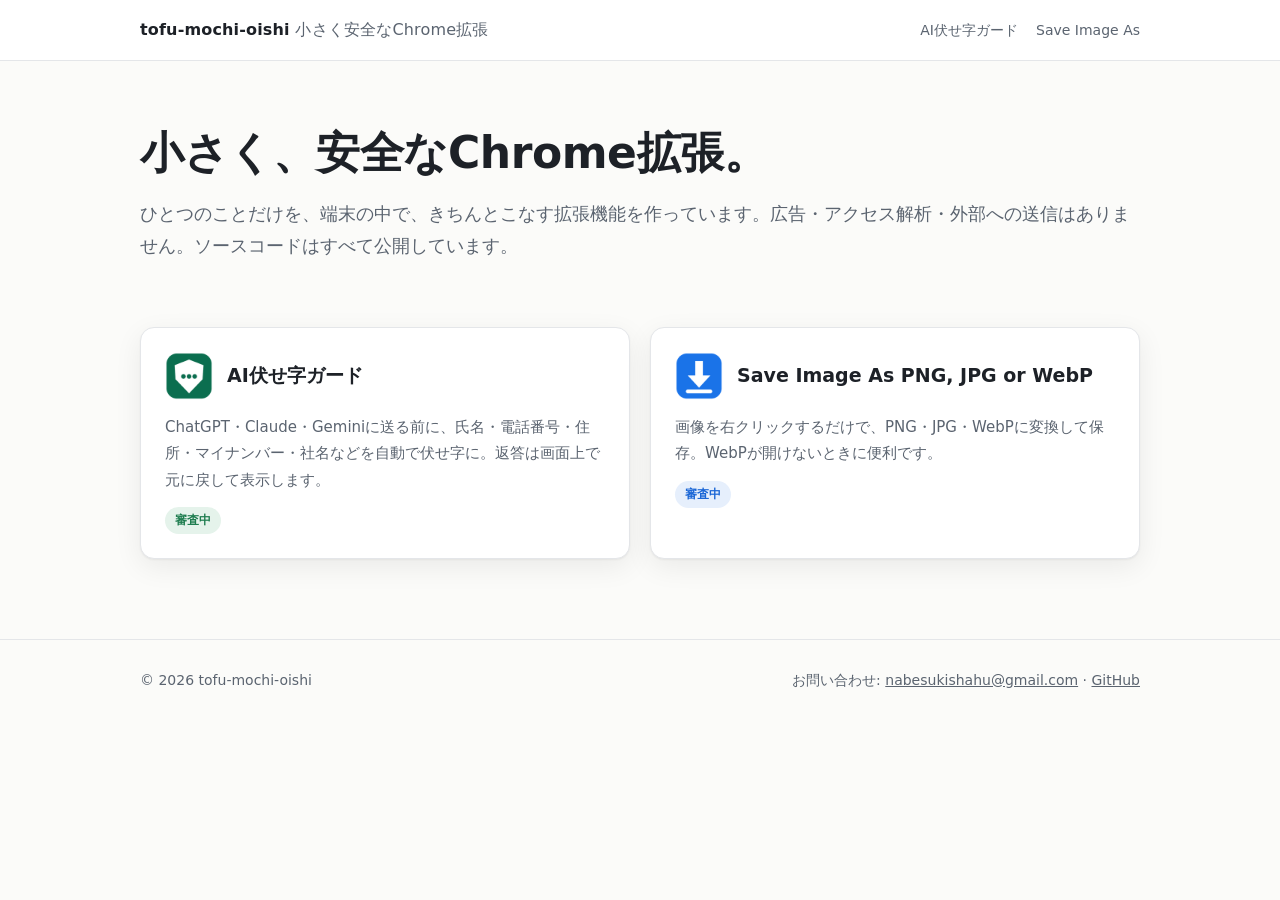
==== index.html @ fa7ff2cb "Initial site: top page, AI Fuseji Guard, Save Image As, privacy policies Co-Authored-By: Claude Opus" ====
<!doctype html>
<html lang="ja">
<head>
<meta charset="utf-8">
<meta name="viewport" content="width=device-width, initial-scale=1">
<title>tofu-mochi-oishi – 小さく安全なChrome拡張</title>
<meta name="description" content="広告・アクセス解析・外部への送信がない、小さく安全なChrome拡張機能を作っています。AI伏せ字ガード、Save Image As など。">
<link rel="canonical" href="https://tofu-mochi-oishi.github.io/">
<meta property="og:type" content="website">
<meta property="og:title" content="tofu-mochi-oishi – 小さく安全なChrome拡張">
<meta property="og:description" content="広告・アクセス解析・外部への送信がない、小さく安全なChrome拡張機能を作っています。AI伏せ字ガード、Save Image As など。">
<meta property="og:url" content="https://tofu-mochi-oishi.github.io/">
<meta name="twitter:card" content="summary_large_image">
<meta name="theme-color" content="#1e7d4f">
<link rel="stylesheet" href="./assets/style.css">

</head>
<body class="">
<header class="site-header"><div class="wrap">
  <a class="brand" href="./">tofu-mochi-oishi <span>小さく安全なChrome拡張</span></a>
  <nav><a href="./ai-mask/">AI伏せ字ガード</a><a href="./save-image-as/">Save Image As</a></nav>
</div></header>
<main>

<section class="hero"><div class="wrap" style="grid-template-columns:1fr">
  <div>
    <h1><span class="nw">小さく、</span><span class="nw">安全なChrome拡張。</span></h1>
    <p class="lead">ひとつのことだけを、端末の中で、きちんとこなす拡張機能を作っています。広告・アクセス解析・外部への送信はありません。ソースコードはすべて公開しています。</p>
  </div>
</div></section>
<section class="block" style="padding-top:0"><div class="wrap products">
  <a class="product theme-green" href="ai-mask/">
    <div class="head"><img src="ai-mask/icon.png" alt="" width="48" height="48"><b>AI伏せ字ガード</b></div>
    <p>ChatGPT・Claude・Geminiに送る前に、氏名・電話番号・住所・マイナンバー・社名などを自動で伏せ字に。返答は画面上で元に戻して表示します。</p>
    <span class="badge">審査中</span>
  </a>
  <a class="product theme-blue" href="save-image-as/">
    <div class="head"><img src="save-image-as/icon.png" alt="" width="48" height="48"><b>Save Image As PNG, JPG or WebP</b></div>
    <p>画像を右クリックするだけで、PNG・JPG・WebPに変換して保存。WebPが開けないときに便利です。</p>
    <span class="badge">審査中</span>
  </a>
</div></section>
</main>
<footer class="site-footer"><div class="wrap">
  <span>© 2026 tofu-mochi-oishi</span>
  <span>お問い合わせ: <a href="mailto:nabesukishahu@gmail.com">nabesukishahu@gmail.com</a> · <a href="https://github.com/tofu-mochi-oishi">GitHub</a></span>
</div></footer>
</body>
</html>
---- assets/style.css ----
/* tofu-mochi-oishi の紹介サイト共通スタイル（外部のフォント・スクリプトは読み込まない） */
:root {
  --bg: #fbfbf9;
  --surface: #ffffff;
  --text: #1d2127;
  --muted: #5b6470;
  --line: #e4e6e9;
  --accent: #1e7d4f;
  --accent-ink: #ffffff;
  --accent-soft: #e5f3eb;
  --radius: 14px;
  --shadow: 0 1px 2px rgba(0, 0, 0, .05), 0 8px 28px rgba(0, 0, 0, .07);
  color-scheme: light;
}
@media (prefers-color-scheme: dark) {
  :root {
    --bg: #111416;
    --surface: #1a1e21;
    --text: #e8eaec;
    --muted: #a0a8b0;
    --line: #2c3236;
    --accent-soft: #17332a;
    --shadow: 0 1px 2px rgba(0, 0, 0, .3), 0 8px 28px rgba(0, 0, 0, .35);
    color-scheme: dark;
  }
}
/* 製品ごとの色 */
.theme-blue { --accent: #1a66d6; --accent-soft: #e6effc; }
@media (prefers-color-scheme: dark) {
  .theme-blue { --accent: #5b9bf0; --accent-soft: #182a44; }
  .theme-green { --accent: #3fb47a; }
}

* { box-sizing: border-box; }
html { -webkit-text-size-adjust: 100%; }
body {
  margin: 0;
  background: var(--bg);
  color: var(--text);
  font: 16px/1.75 system-ui, -apple-system, "Segoe UI", "Hiragino Sans", "Yu Gothic UI", "Meiryo", sans-serif;
}
a { color: var(--accent); }
img { max-width: 100%; height: auto; display: block; }
.wrap { max-width: 1040px; margin: 0 auto; padding: 0 20px; }

/* ヘッダーとフッター */
.site-header { border-bottom: 1px solid var(--line); background: var(--surface); }
.site-header .wrap { display: flex; align-items: center; justify-content: space-between; height: 60px; gap: 16px; }
.brand { font-weight: 700; color: var(--text); text-decoration: none; letter-spacing: .01em; }
.brand span { color: var(--muted); font-weight: 400; }
.site-header nav { display: flex; gap: 18px; font-size: 14px; }
.site-header nav a { color: var(--muted); text-decoration: none; }
.site-header nav a:hover { color: var(--text); }
.site-footer { border-top: 1px solid var(--line); margin-top: 72px; padding: 28px 0 40px; color: var(--muted); font-size: 14px; }
.site-footer .wrap { display: flex; flex-wrap: wrap; gap: 8px 24px; justify-content: space-between; }
.site-footer a { color: var(--muted); }

/* ヒーロー */
.hero { padding: 64px 0 40px; }
.hero .wrap { display: grid; grid-template-columns: 1fr 1.15fr; gap: 48px; align-items: center; }
.hero .icon { width: 64px; height: 64px; border-radius: 14px; margin-bottom: 18px; }
.eyebrow { display: inline-block; font-size: 13px; font-weight: 600; color: var(--accent); background: var(--accent-soft); border-radius: 999px; padding: 4px 12px; margin-bottom: 14px; }
h1 { font-size: clamp(30px, 4.4vw, 44px); line-height: 1.25; margin: 0 0 18px; letter-spacing: -.01em; }
.lead { font-size: 18px; color: var(--muted); margin: 0 0 26px; }
.shot { border-radius: var(--radius); box-shadow: var(--shadow); border: 1px solid var(--line); overflow: hidden; background: var(--surface); }

/* 日本語の見出しを単語の途中で折り返さない（.nw のかたまりごとに改行する） */
.nw { display: inline-block; }
h1, h2 { word-break: auto-phrase; }

/* ボタン */
.actions { display: flex; flex-wrap: wrap; gap: 12px; align-items: center; }
.btn { display: inline-flex; align-items: center; gap: 8px; padding: 12px 20px; border-radius: 10px; font-weight: 600; text-decoration: none; border: 1px solid transparent; }
.btn-primary { background: var(--accent); color: var(--accent-ink); }
.btn-primary:hover { filter: brightness(1.08); }
.btn-ghost { border-color: var(--line); color: var(--text); background: var(--surface); }
.btn[aria-disabled="true"] { background: var(--line); color: var(--muted); cursor: default; filter: none; }
.note { font-size: 13px; color: var(--muted); width: 100%; margin: 4px 0 0; }

/* セクション */
section.block { padding: 48px 0 8px; }
h2 { font-size: 26px; line-height: 1.35; margin: 0 0 22px; }
h3 { font-size: 18px; margin: 0 0 6px; }
.grid { display: grid; grid-template-columns: repeat(3, 1fr); gap: 16px; }
.card { background: var(--surface); border: 1px solid var(--line); border-radius: var(--radius); padding: 22px; }
.card p { margin: 0; color: var(--muted); font-size: 15px; }
.steps { counter-reset: step; display: grid; grid-template-columns: repeat(3, 1fr); gap: 16px; padding: 0; margin: 0; list-style: none; }
.steps li { counter-increment: step; background: var(--surface); border: 1px solid var(--line); border-radius: var(--radius); padding: 22px; color: var(--muted); font-size: 15px; }
.steps li::before { content: counter(step); display: grid; place-items: center; width: 30px; height: 30px; border-radius: 50%; background: var(--accent); color: var(--accent-ink); font-weight: 700; margin-bottom: 10px; }
.steps li b { display: block; color: var(--text); font-size: 17px; margin-bottom: 4px; }
.two { display: grid; grid-template-columns: 1fr 1fr; gap: 24px; align-items: start; }
table { width: 100%; border-collapse: collapse; background: var(--surface); border: 1px solid var(--line); border-radius: var(--radius); overflow: hidden; font-size: 15px; }
th, td { text-align: left; padding: 11px 14px; border-bottom: 1px solid var(--line); vertical-align: top; }
th { background: var(--accent-soft); font-weight: 600; }
tr:last-child td { border-bottom: 0; }
.caution { background: var(--surface); border: 1px solid var(--line); border-left: 4px solid #d08a1e; border-radius: 10px; padding: 16px 20px; }
.caution ul { margin: 0; padding-left: 1.2em; color: var(--muted); }
details { background: var(--surface); border: 1px solid var(--line); border-radius: 10px; padding: 14px 18px; margin-bottom: 10px; }
summary { cursor: pointer; font-weight: 600; }
details p { margin: 10px 0 0; color: var(--muted); }

/* 製品一覧（トップページ） */
.products { display: grid; grid-template-columns: 1fr 1fr; gap: 20px; }
.product { display: flex; flex-direction: column; gap: 14px; background: var(--surface); border: 1px solid var(--line); border-radius: var(--radius); padding: 24px; text-decoration: none; color: var(--text); box-shadow: var(--shadow); }
.product:hover { border-color: var(--accent); }
.product .head { display: flex; gap: 14px; align-items: center; }
.product .head img { width: 48px; height: 48px; border-radius: 10px; }
.product .head b { font-size: 19px; line-height: 1.35; }
.product p { margin: 0; color: var(--muted); font-size: 15px; }
.badge { align-self: flex-start; font-size: 12px; font-weight: 600; border-radius: 999px; padding: 3px 10px; background: var(--accent-soft); color: var(--accent); }

/* プライバシーポリシー本文 */
.prose { max-width: 760px; }
.prose h1 { font-size: 30px; margin-top: 48px; }
.prose h2 { font-size: 21px; margin-top: 36px; }
.prose hr { border: 0; border-top: 1px solid var(--line); margin: 48px 0; }
.prose code { background: var(--accent-soft); border-radius: 4px; padding: 1px 5px; font-size: .92em; }

/* スマホ幅 */
@media (max-width: 760px) {
  .hero { padding: 40px 0 24px; }
  .hero .wrap, .two, .products { grid-template-columns: 1fr; gap: 28px; }
  .grid, .steps { grid-template-columns: 1fr; }
  .site-header nav { gap: 12px; white-space: nowrap; font-size: 13px; }
  .brand span { display: none; }
  table { font-size: 14px; }
}
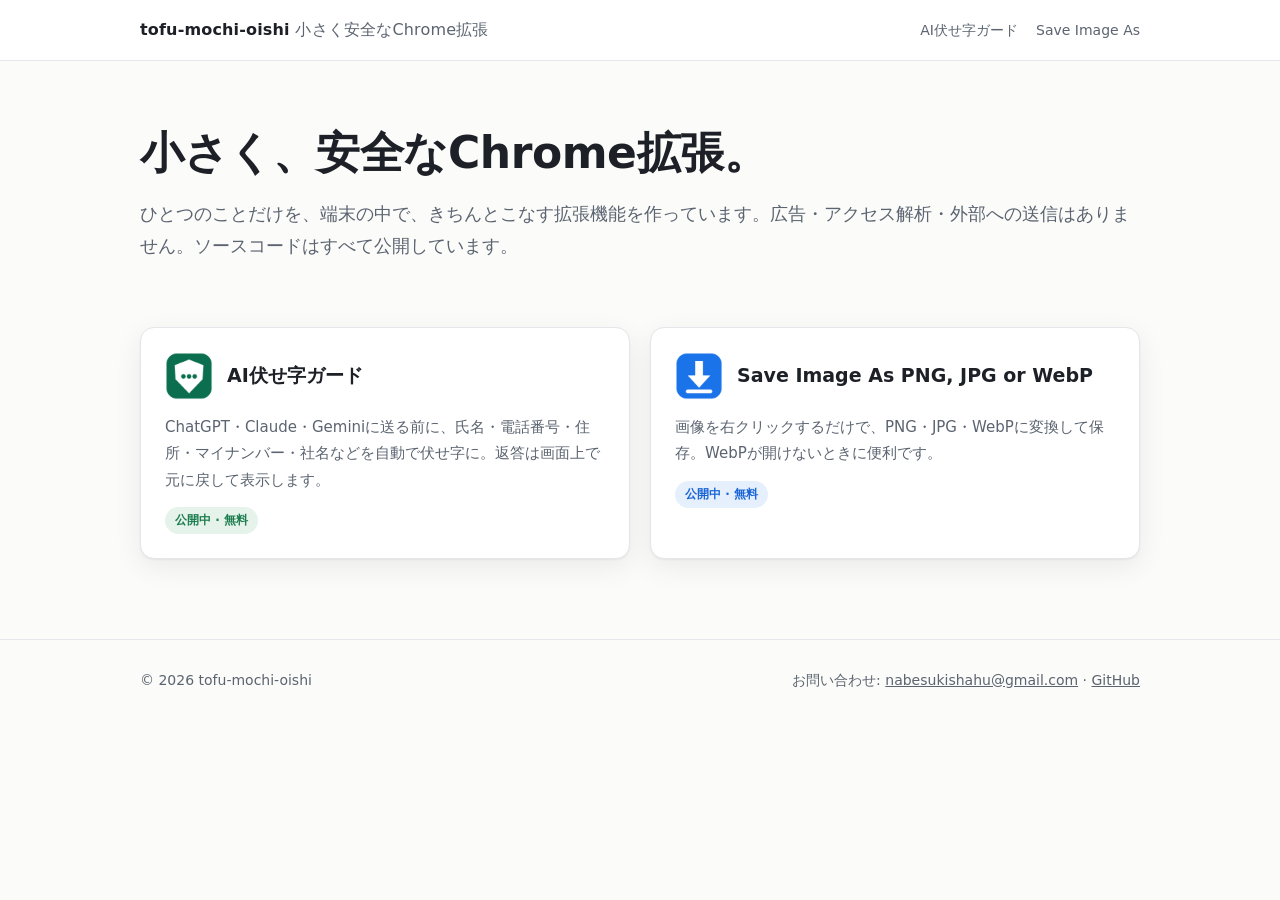
==== commit a2041445: "審査通過に合わせてストアへのボタンを有効化 Co-Authored-By: Claude Opus 5.5 <noreply@anthropic.com>" ====
--- a/index.html
+++ b/index.html
@@ -32,12 +32,12 @@
   <a class="product theme-green" href="ai-mask/">
     <div class="head"><img src="ai-mask/icon.png" alt="" width="48" height="48"><b>AI伏せ字ガード</b></div>
     <p>ChatGPT・Claude・Geminiに送る前に、氏名・電話番号・住所・マイナンバー・社名などを自動で伏せ字に。返答は画面上で元に戻して表示します。</p>
-    <span class="badge">審査中</span>
+    <span class="badge">公開中 · 無料</span>
   </a>
   <a class="product theme-blue" href="save-image-as/">
     <div class="head"><img src="save-image-as/icon.png" alt="" width="48" height="48"><b>Save Image As PNG, JPG or WebP</b></div>
     <p>画像を右クリックするだけで、PNG・JPG・WebPに変換して保存。WebPが開けないときに便利です。</p>
-    <span class="badge">審査中</span>
+    <span class="badge">公開中 · 無料</span>
   </a>
 </div></section>
 </main>
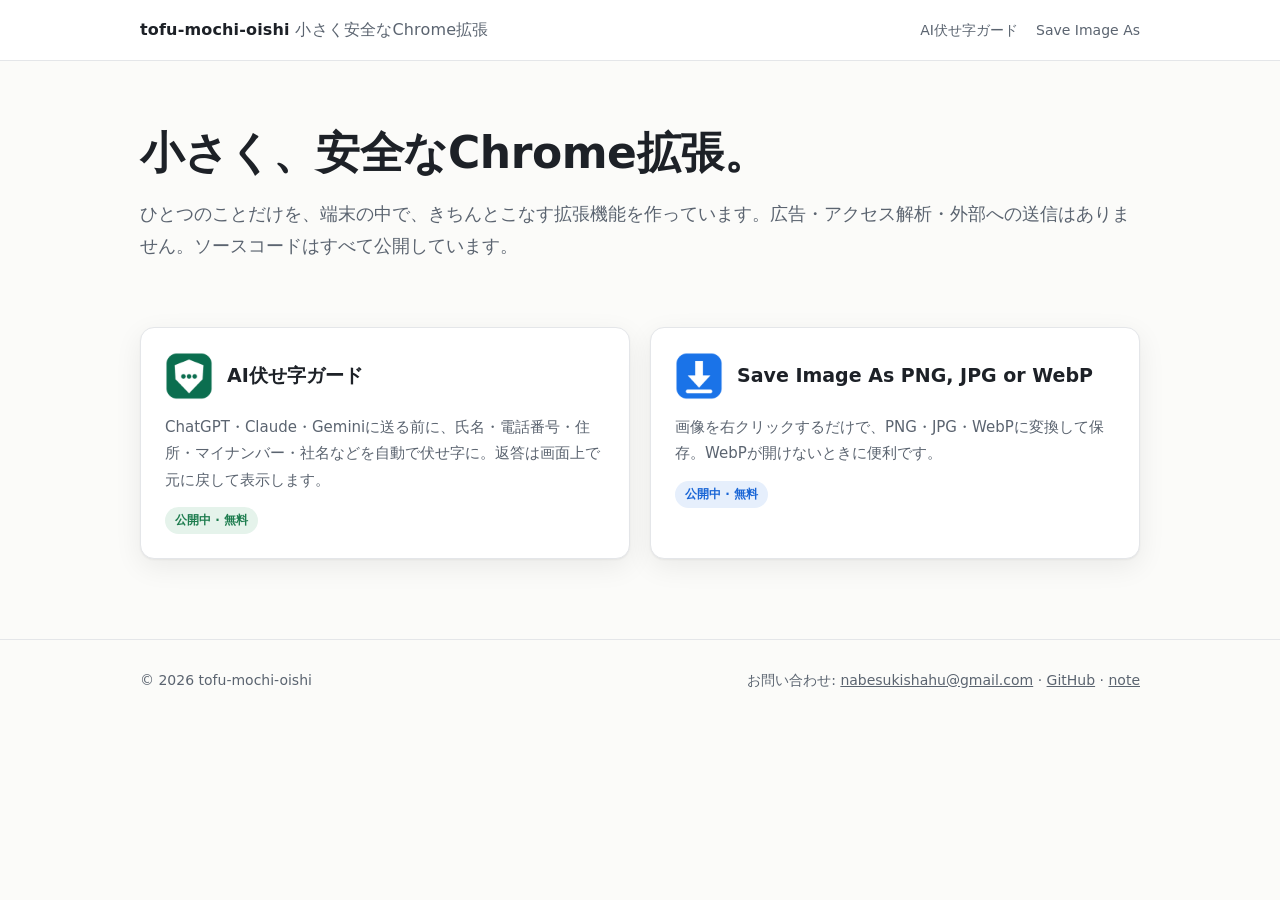
==== commit e7338461: "noteの解説記事へのリンクを追加 Co-Authored-By: Claude Opus 5.5 <noreply@anthropic.com>" ====
--- a/index.html
+++ b/index.html
@@ -43,7 +43,7 @@
 </main>
 <footer class="site-footer"><div class="wrap">
   <span>© 2026 tofu-mochi-oishi</span>
-  <span>お問い合わせ: <a href="mailto:nabesukishahu@gmail.com">nabesukishahu@gmail.com</a> · <a href="https://github.com/tofu-mochi-oishi">GitHub</a></span>
+  <span>お問い合わせ: <a href="mailto:nabesukishahu@gmail.com">nabesukishahu@gmail.com</a> · <a href="https://github.com/tofu-mochi-oishi">GitHub</a> · <a href="https://note.com/tofu_mochi_oishi">note</a></span>
 </div></footer>
 </body>
 </html>
